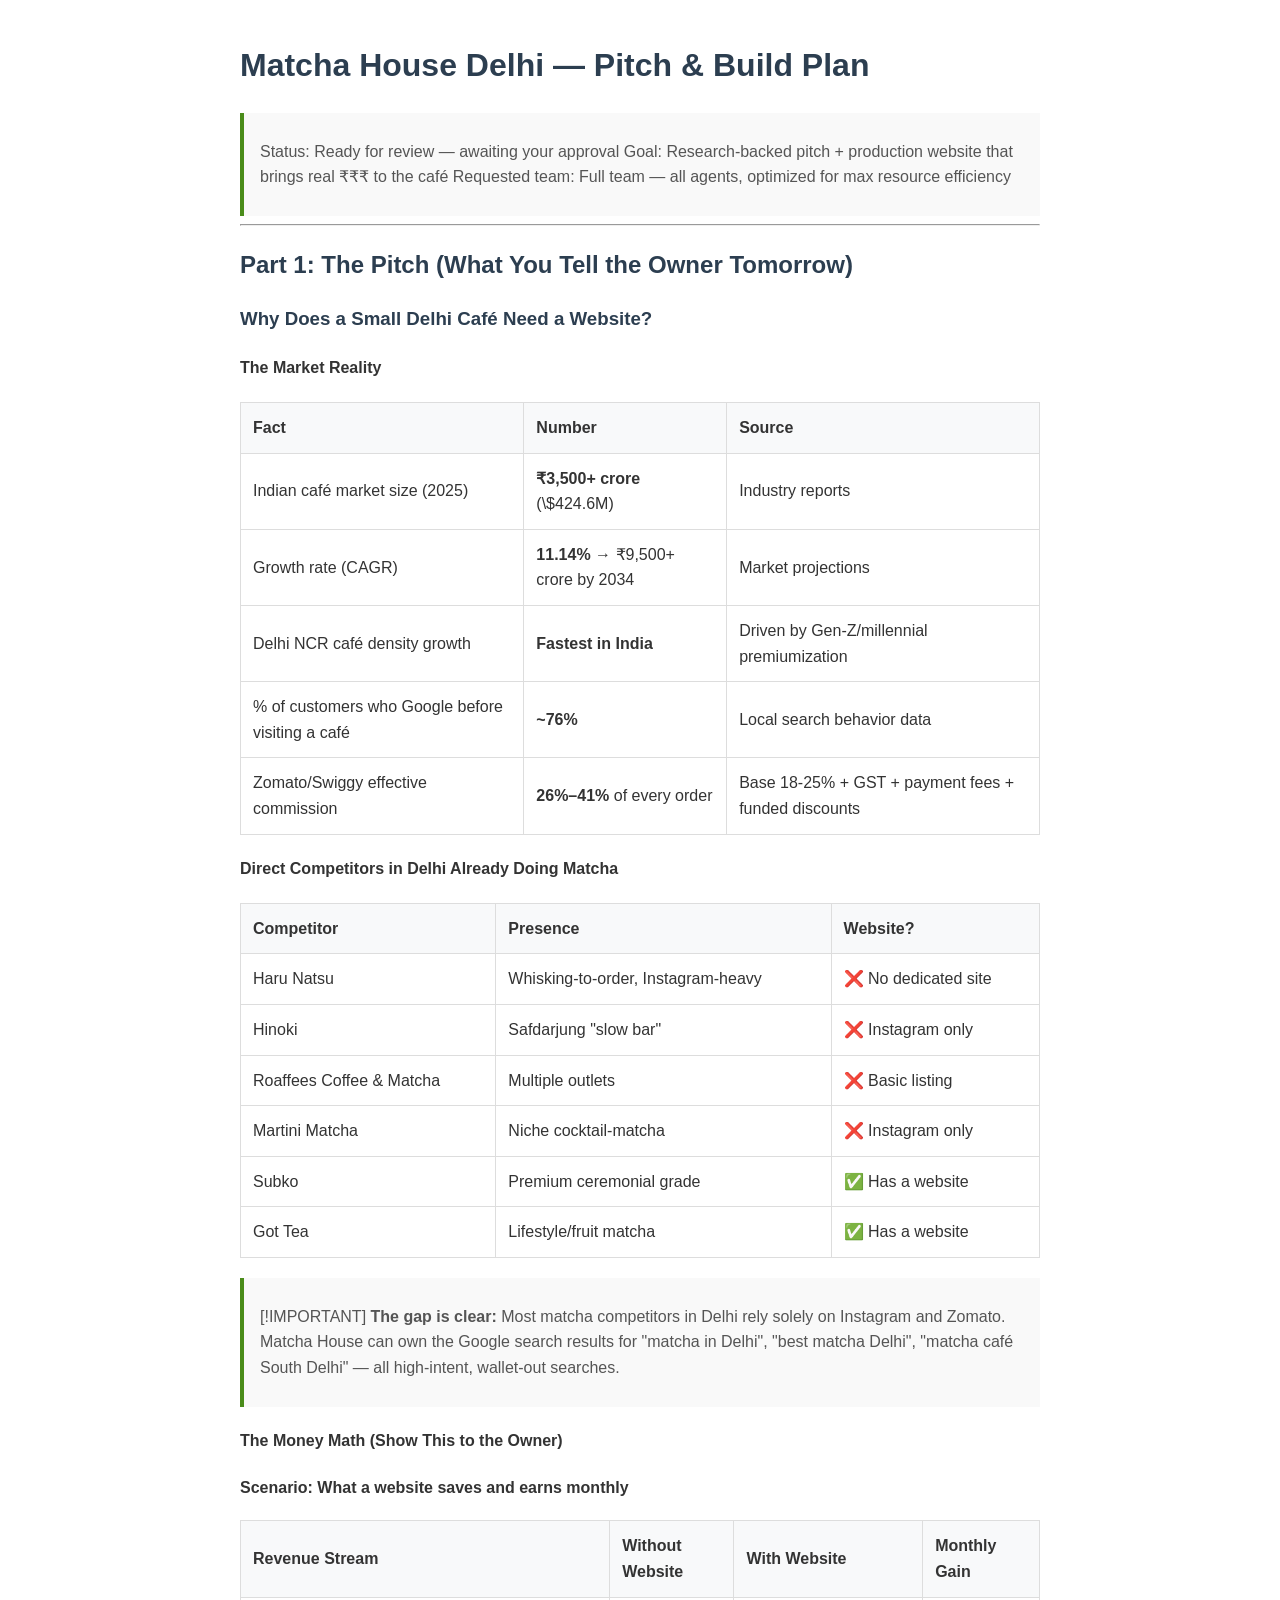
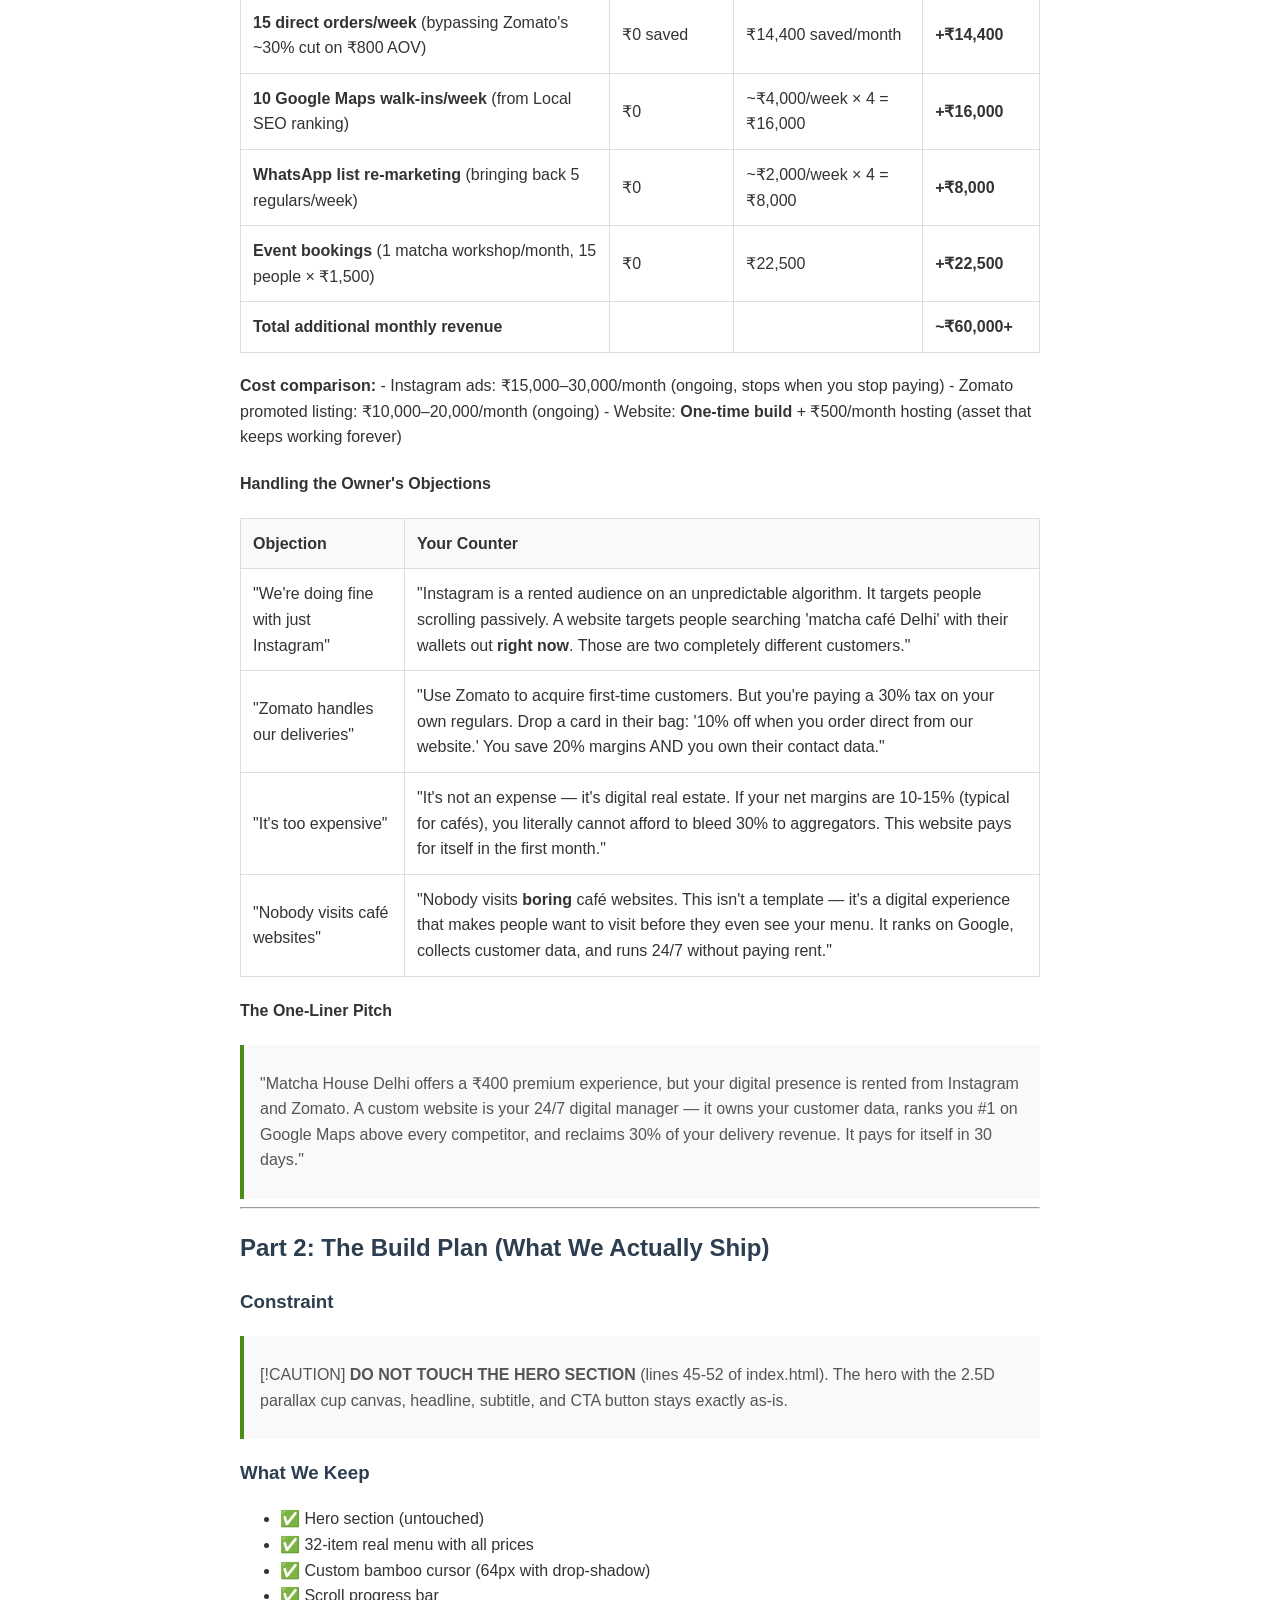
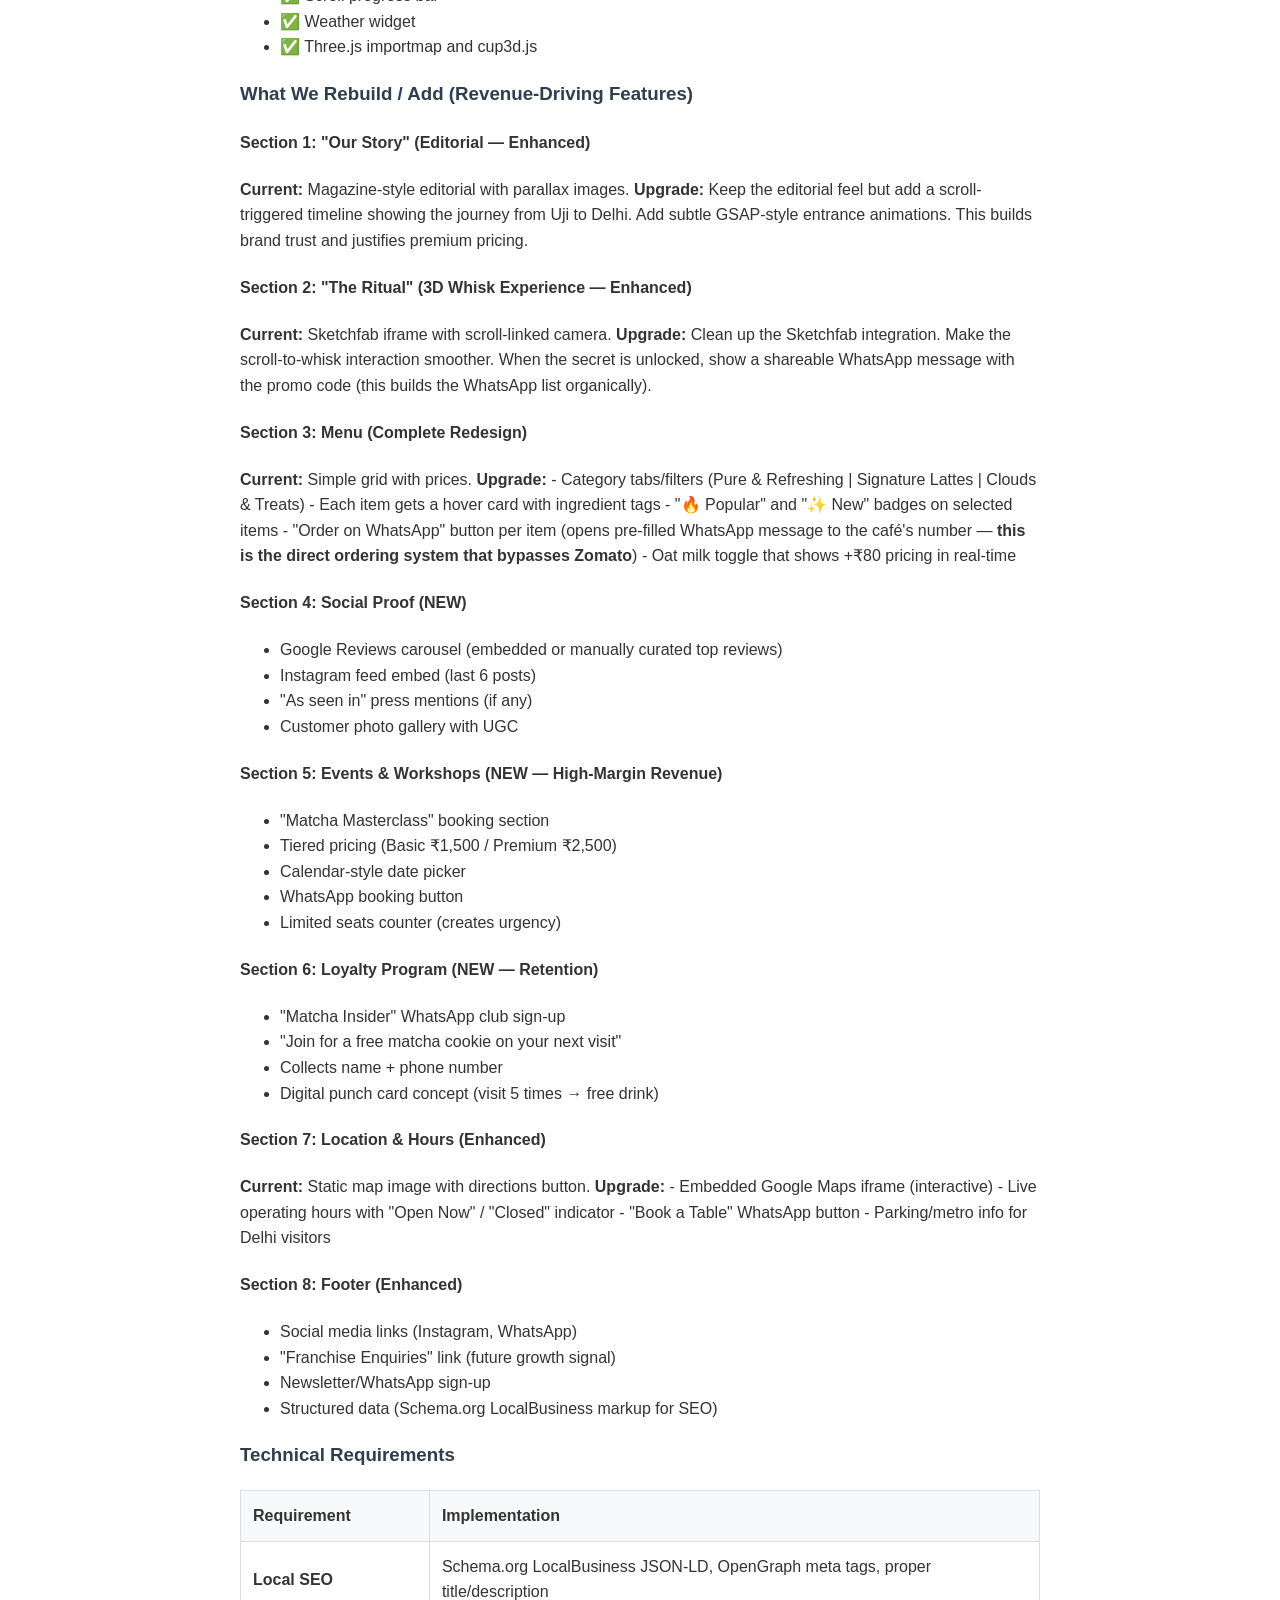
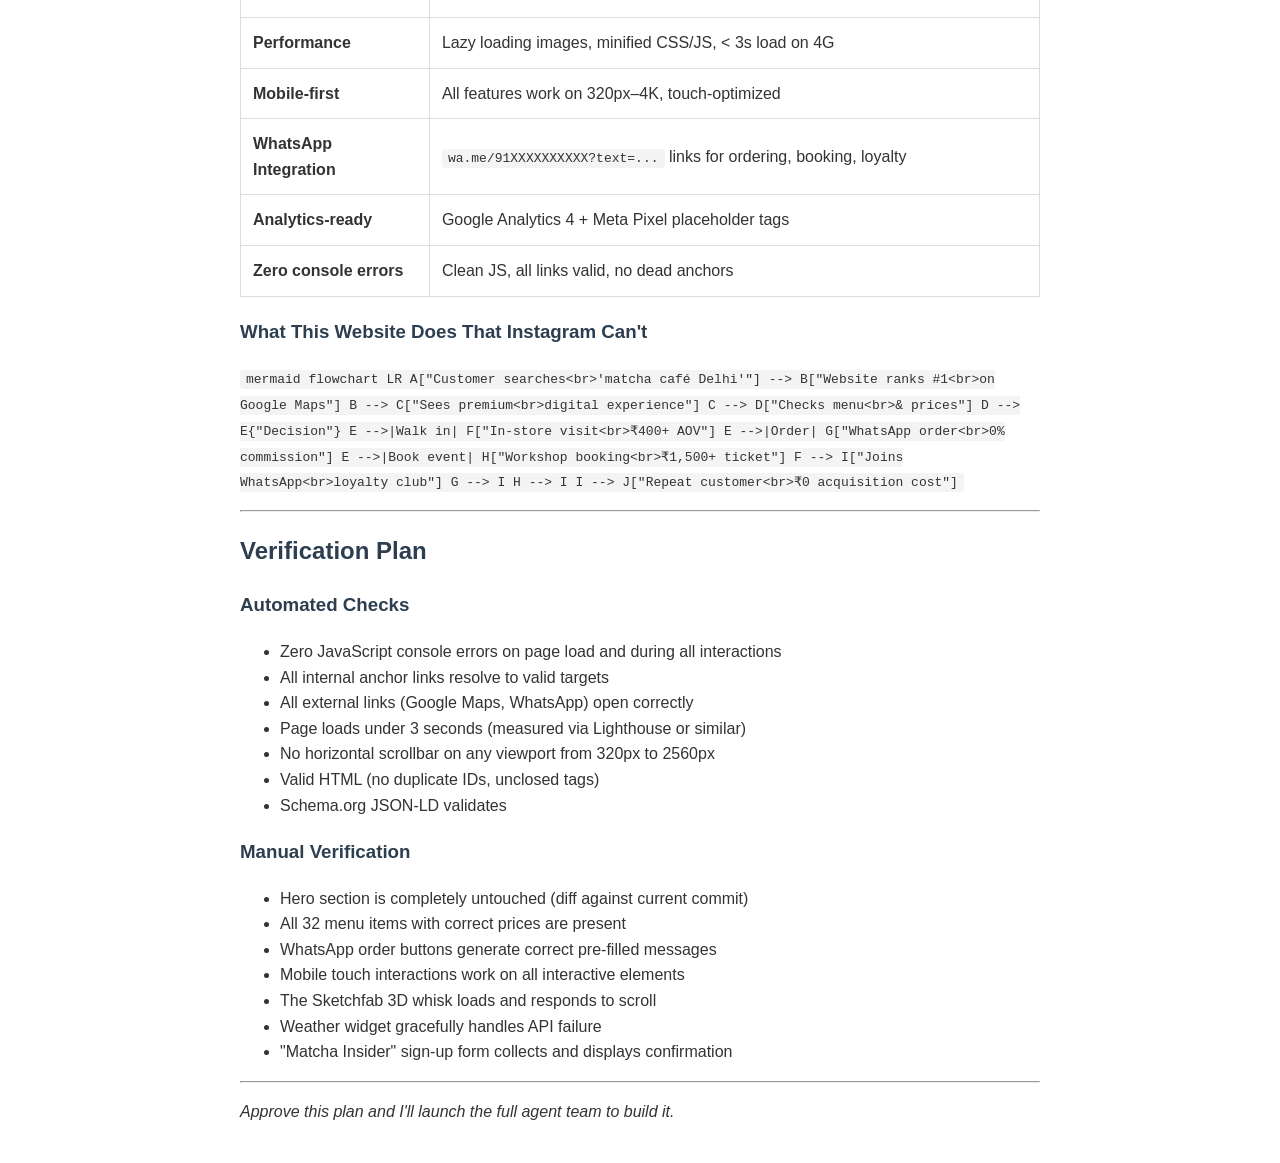
==== Pitch_Matcha_House.html @ 754028ed "Fix navbar alignment and implement full mobile hamburger menu" ====
<!DOCTYPE html>
<html>
<head>
<meta charset="utf-8">
<style>
    body { font-family: -apple-system, BlinkMacSystemFont, "Segoe UI", Roboto, Helvetica, Arial, sans-serif; line-height: 1.6; color: #333; max-width: 800px; margin: 40px auto; padding: 0 20px; }
    h1, h2, h3 { color: #2c3e50; }
    table { border-collapse: collapse; width: 100%; margin: 20px 0; }
    th, td { border: 1px solid #ddd; padding: 12px; text-align: left; }
    th { background-color: #f8f9fa; }
    blockquote { border-left: 4px solid #4a8c1a; margin: 0; padding-left: 16px; color: #555; background: #f9f9f9; padding: 10px 16px; }
    code { background: #f4f4f4; padding: 2px 6px; border-radius: 4px; }
    pre { background: #f4f4f4; padding: 16px; border-radius: 4px; overflow-x: auto; }
</style>
</head>
<body>
<h1>Matcha House Delhi — Pitch &amp; Build Plan</h1>
<blockquote>
<p>Status: Ready for review — awaiting your approval
Goal: Research-backed pitch + production website that brings real ₹₹₹ to the café
Requested team: Full team — all agents, optimized for max resource efficiency</p>
</blockquote>
<hr />
<h2>Part 1: The Pitch (What You Tell the Owner Tomorrow)</h2>
<h3>Why Does a Small Delhi Café Need a Website?</h3>
<h4>The Market Reality</h4>
<table>
<thead>
<tr>
<th>Fact</th>
<th>Number</th>
<th>Source</th>
</tr>
</thead>
<tbody>
<tr>
<td>Indian café market size (2025)</td>
<td><strong>₹3,500+ crore</strong> (\$424.6M)</td>
<td>Industry reports</td>
</tr>
<tr>
<td>Growth rate (CAGR)</td>
<td><strong>11.14%</strong> → ₹9,500+ crore by 2034</td>
<td>Market projections</td>
</tr>
<tr>
<td>Delhi NCR café density growth</td>
<td><strong>Fastest in India</strong></td>
<td>Driven by Gen-Z/millennial premiumization</td>
</tr>
<tr>
<td>% of customers who Google before visiting a café</td>
<td><strong>~76%</strong></td>
<td>Local search behavior data</td>
</tr>
<tr>
<td>Zomato/Swiggy effective commission</td>
<td><strong>26%–41%</strong> of every order</td>
<td>Base 18-25% + GST + payment fees + funded discounts</td>
</tr>
</tbody>
</table>
<h4>Direct Competitors in Delhi Already Doing Matcha</h4>
<table>
<thead>
<tr>
<th>Competitor</th>
<th>Presence</th>
<th>Website?</th>
</tr>
</thead>
<tbody>
<tr>
<td>Haru Natsu</td>
<td>Whisking-to-order, Instagram-heavy</td>
<td>❌ No dedicated site</td>
</tr>
<tr>
<td>Hinoki</td>
<td>Safdarjung "slow bar"</td>
<td>❌ Instagram only</td>
</tr>
<tr>
<td>Roaffees Coffee &amp; Matcha</td>
<td>Multiple outlets</td>
<td>❌ Basic listing</td>
</tr>
<tr>
<td>Martini Matcha</td>
<td>Niche cocktail-matcha</td>
<td>❌ Instagram only</td>
</tr>
<tr>
<td>Subko</td>
<td>Premium ceremonial grade</td>
<td>✅ Has a website</td>
</tr>
<tr>
<td>Got Tea</td>
<td>Lifestyle/fruit matcha</td>
<td>✅ Has a website</td>
</tr>
</tbody>
</table>
<blockquote>
<p>[!IMPORTANT]
<strong>The gap is clear:</strong> Most matcha competitors in Delhi rely solely on Instagram and Zomato. Matcha House can own the Google search results for "matcha in Delhi", "best matcha Delhi", "matcha café South Delhi" — all high-intent, wallet-out searches.</p>
</blockquote>
<h4>The Money Math (Show This to the Owner)</h4>
<p><strong>Scenario: What a website saves and earns monthly</strong></p>
<table>
<thead>
<tr>
<th>Revenue Stream</th>
<th>Without Website</th>
<th>With Website</th>
<th>Monthly Gain</th>
</tr>
</thead>
<tbody>
<tr>
<td><strong>15 direct orders/week</strong> (bypassing Zomato's ~30% cut on ₹800 AOV)</td>
<td>₹0 saved</td>
<td>₹14,400 saved/month</td>
<td><strong>+₹14,400</strong></td>
</tr>
<tr>
<td><strong>10 Google Maps walk-ins/week</strong> (from Local SEO ranking)</td>
<td>₹0</td>
<td>~₹4,000/week × 4 = ₹16,000</td>
<td><strong>+₹16,000</strong></td>
</tr>
<tr>
<td><strong>WhatsApp list re-marketing</strong> (bringing back 5 regulars/week)</td>
<td>₹0</td>
<td>~₹2,000/week × 4 = ₹8,000</td>
<td><strong>+₹8,000</strong></td>
</tr>
<tr>
<td><strong>Event bookings</strong> (1 matcha workshop/month, 15 people × ₹1,500)</td>
<td>₹0</td>
<td>₹22,500</td>
<td><strong>+₹22,500</strong></td>
</tr>
<tr>
<td><strong>Total additional monthly revenue</strong></td>
<td></td>
<td></td>
<td><strong>~₹60,000+</strong></td>
</tr>
</tbody>
</table>
<p><strong>Cost comparison:</strong>
- Instagram ads: ₹15,000–30,000/month (ongoing, stops when you stop paying)
- Zomato promoted listing: ₹10,000–20,000/month (ongoing)
- Website: <strong>One-time build</strong> + ₹500/month hosting (asset that keeps working forever)</p>
<h4>Handling the Owner's Objections</h4>
<table>
<thead>
<tr>
<th>Objection</th>
<th>Your Counter</th>
</tr>
</thead>
<tbody>
<tr>
<td>"We're doing fine with just Instagram"</td>
<td>"Instagram is a rented audience on an unpredictable algorithm. It targets people scrolling passively. A website targets people searching 'matcha café Delhi' with their wallets out <strong>right now</strong>. Those are two completely different customers."</td>
</tr>
<tr>
<td>"Zomato handles our deliveries"</td>
<td>"Use Zomato to acquire first-time customers. But you're paying a 30% tax on your own regulars. Drop a card in their bag: '10% off when you order direct from our website.' You save 20% margins AND you own their contact data."</td>
</tr>
<tr>
<td>"It's too expensive"</td>
<td>"It's not an expense — it's digital real estate. If your net margins are 10-15% (typical for cafés), you literally cannot afford to bleed 30% to aggregators. This website pays for itself in the first month."</td>
</tr>
<tr>
<td>"Nobody visits café websites"</td>
<td>"Nobody visits <strong>boring</strong> café websites. This isn't a template — it's a digital experience that makes people want to visit before they even see your menu. It ranks on Google, collects customer data, and runs 24/7 without paying rent."</td>
</tr>
</tbody>
</table>
<h4>The One-Liner Pitch</h4>
<blockquote>
<p>"Matcha House Delhi offers a ₹400 premium experience, but your digital presence is rented from Instagram and Zomato. A custom website is your 24/7 digital manager — it owns your customer data, ranks you #1 on Google Maps above every competitor, and reclaims 30% of your delivery revenue. It pays for itself in 30 days."</p>
</blockquote>
<hr />
<h2>Part 2: The Build Plan (What We Actually Ship)</h2>
<h3>Constraint</h3>
<blockquote>
<p>[!CAUTION]
<strong>DO NOT TOUCH THE HERO SECTION</strong> (lines 45-52 of index.html). The hero with the 2.5D parallax cup canvas, headline, subtitle, and CTA button stays exactly as-is.</p>
</blockquote>
<h3>What We Keep</h3>
<ul>
<li>✅ Hero section (untouched)</li>
<li>✅ 32-item real menu with all prices</li>
<li>✅ Custom bamboo cursor (64px with drop-shadow)</li>
<li>✅ Scroll progress bar</li>
<li>✅ Weather widget</li>
<li>✅ Three.js importmap and cup3d.js</li>
</ul>
<h3>What We Rebuild / Add (Revenue-Driving Features)</h3>
<h4>Section 1: "Our Story" (Editorial — Enhanced)</h4>
<p><strong>Current:</strong> Magazine-style editorial with parallax images.
<strong>Upgrade:</strong> Keep the editorial feel but add a scroll-triggered timeline showing the journey from Uji to Delhi. Add subtle GSAP-style entrance animations. This builds brand trust and justifies premium pricing.</p>
<h4>Section 2: "The Ritual" (3D Whisk Experience — Enhanced)</h4>
<p><strong>Current:</strong> Sketchfab iframe with scroll-linked camera.
<strong>Upgrade:</strong> Clean up the Sketchfab integration. Make the scroll-to-whisk interaction smoother. When the secret is unlocked, show a shareable WhatsApp message with the promo code (this builds the WhatsApp list organically).</p>
<h4>Section 3: Menu (Complete Redesign)</h4>
<p><strong>Current:</strong> Simple grid with prices.
<strong>Upgrade:</strong>
- Category tabs/filters (Pure &amp; Refreshing | Signature Lattes | Clouds &amp; Treats)
- Each item gets a hover card with ingredient tags
- "🔥 Popular" and "✨ New" badges on selected items
- "Order on WhatsApp" button per item (opens pre-filled WhatsApp message to the café's number — <strong>this is the direct ordering system that bypasses Zomato</strong>)
- Oat milk toggle that shows +₹80 pricing in real-time</p>
<h4>Section 4: Social Proof (NEW)</h4>
<ul>
<li>Google Reviews carousel (embedded or manually curated top reviews)</li>
<li>Instagram feed embed (last 6 posts)</li>
<li>"As seen in" press mentions (if any)</li>
<li>Customer photo gallery with UGC</li>
</ul>
<h4>Section 5: Events &amp; Workshops (NEW — High-Margin Revenue)</h4>
<ul>
<li>"Matcha Masterclass" booking section</li>
<li>Tiered pricing (Basic ₹1,500 / Premium ₹2,500)</li>
<li>Calendar-style date picker</li>
<li>WhatsApp booking button</li>
<li>Limited seats counter (creates urgency)</li>
</ul>
<h4>Section 6: Loyalty Program (NEW — Retention)</h4>
<ul>
<li>"Matcha Insider" WhatsApp club sign-up</li>
<li>"Join for a free matcha cookie on your next visit"</li>
<li>Collects name + phone number</li>
<li>Digital punch card concept (visit 5 times → free drink)</li>
</ul>
<h4>Section 7: Location &amp; Hours (Enhanced)</h4>
<p><strong>Current:</strong> Static map image with directions button.
<strong>Upgrade:</strong>
- Embedded Google Maps iframe (interactive)
- Live operating hours with "Open Now" / "Closed" indicator
- "Book a Table" WhatsApp button
- Parking/metro info for Delhi visitors</p>
<h4>Section 8: Footer (Enhanced)</h4>
<ul>
<li>Social media links (Instagram, WhatsApp)</li>
<li>"Franchise Enquiries" link (future growth signal)</li>
<li>Newsletter/WhatsApp sign-up</li>
<li>Structured data (Schema.org LocalBusiness markup for SEO)</li>
</ul>
<h3>Technical Requirements</h3>
<table>
<thead>
<tr>
<th>Requirement</th>
<th>Implementation</th>
</tr>
</thead>
<tbody>
<tr>
<td><strong>Local SEO</strong></td>
<td>Schema.org LocalBusiness JSON-LD, OpenGraph meta tags, proper title/description</td>
</tr>
<tr>
<td><strong>Performance</strong></td>
<td>Lazy loading images, minified CSS/JS, &lt; 3s load on 4G</td>
</tr>
<tr>
<td><strong>Mobile-first</strong></td>
<td>All features work on 320px–4K, touch-optimized</td>
</tr>
<tr>
<td><strong>WhatsApp Integration</strong></td>
<td><code>wa.me/91XXXXXXXXXX?text=...</code> links for ordering, booking, loyalty</td>
</tr>
<tr>
<td><strong>Analytics-ready</strong></td>
<td>Google Analytics 4 + Meta Pixel placeholder tags</td>
</tr>
<tr>
<td><strong>Zero console errors</strong></td>
<td>Clean JS, all links valid, no dead anchors</td>
</tr>
</tbody>
</table>
<h3>What This Website Does That Instagram Can't</h3>
<p><code>mermaid
flowchart LR
    A["Customer searches&lt;br&gt;'matcha café Delhi'"] --&gt; B["Website ranks #1&lt;br&gt;on Google Maps"]
    B --&gt; C["Sees premium&lt;br&gt;digital experience"]
    C --&gt; D["Checks menu&lt;br&gt;&amp; prices"]
    D --&gt; E{"Decision"}
    E --&gt;|Walk in| F["In-store visit&lt;br&gt;₹400+ AOV"]
    E --&gt;|Order| G["WhatsApp order&lt;br&gt;0% commission"]
    E --&gt;|Book event| H["Workshop booking&lt;br&gt;₹1,500+ ticket"]
    F --&gt; I["Joins WhatsApp&lt;br&gt;loyalty club"]
    G --&gt; I
    H --&gt; I
    I --&gt; J["Repeat customer&lt;br&gt;₹0 acquisition cost"]</code></p>
<hr />
<h2>Verification Plan</h2>
<h3>Automated Checks</h3>
<ul>
<li>Zero JavaScript console errors on page load and during all interactions</li>
<li>All internal anchor links resolve to valid targets</li>
<li>All external links (Google Maps, WhatsApp) open correctly</li>
<li>Page loads under 3 seconds (measured via Lighthouse or similar)</li>
<li>No horizontal scrollbar on any viewport from 320px to 2560px</li>
<li>Valid HTML (no duplicate IDs, unclosed tags)</li>
<li>Schema.org JSON-LD validates</li>
</ul>
<h3>Manual Verification</h3>
<ul>
<li>Hero section is completely untouched (diff against current commit)</li>
<li>All 32 menu items with correct prices are present</li>
<li>WhatsApp order buttons generate correct pre-filled messages</li>
<li>Mobile touch interactions work on all interactive elements</li>
<li>The Sketchfab 3D whisk loads and responds to scroll</li>
<li>Weather widget gracefully handles API failure</li>
<li>"Matcha Insider" sign-up form collects and displays confirmation</li>
</ul>
<hr />
<p><em>Approve this plan and I'll launch the full agent team to build it.</em></p>
</body>
</html>
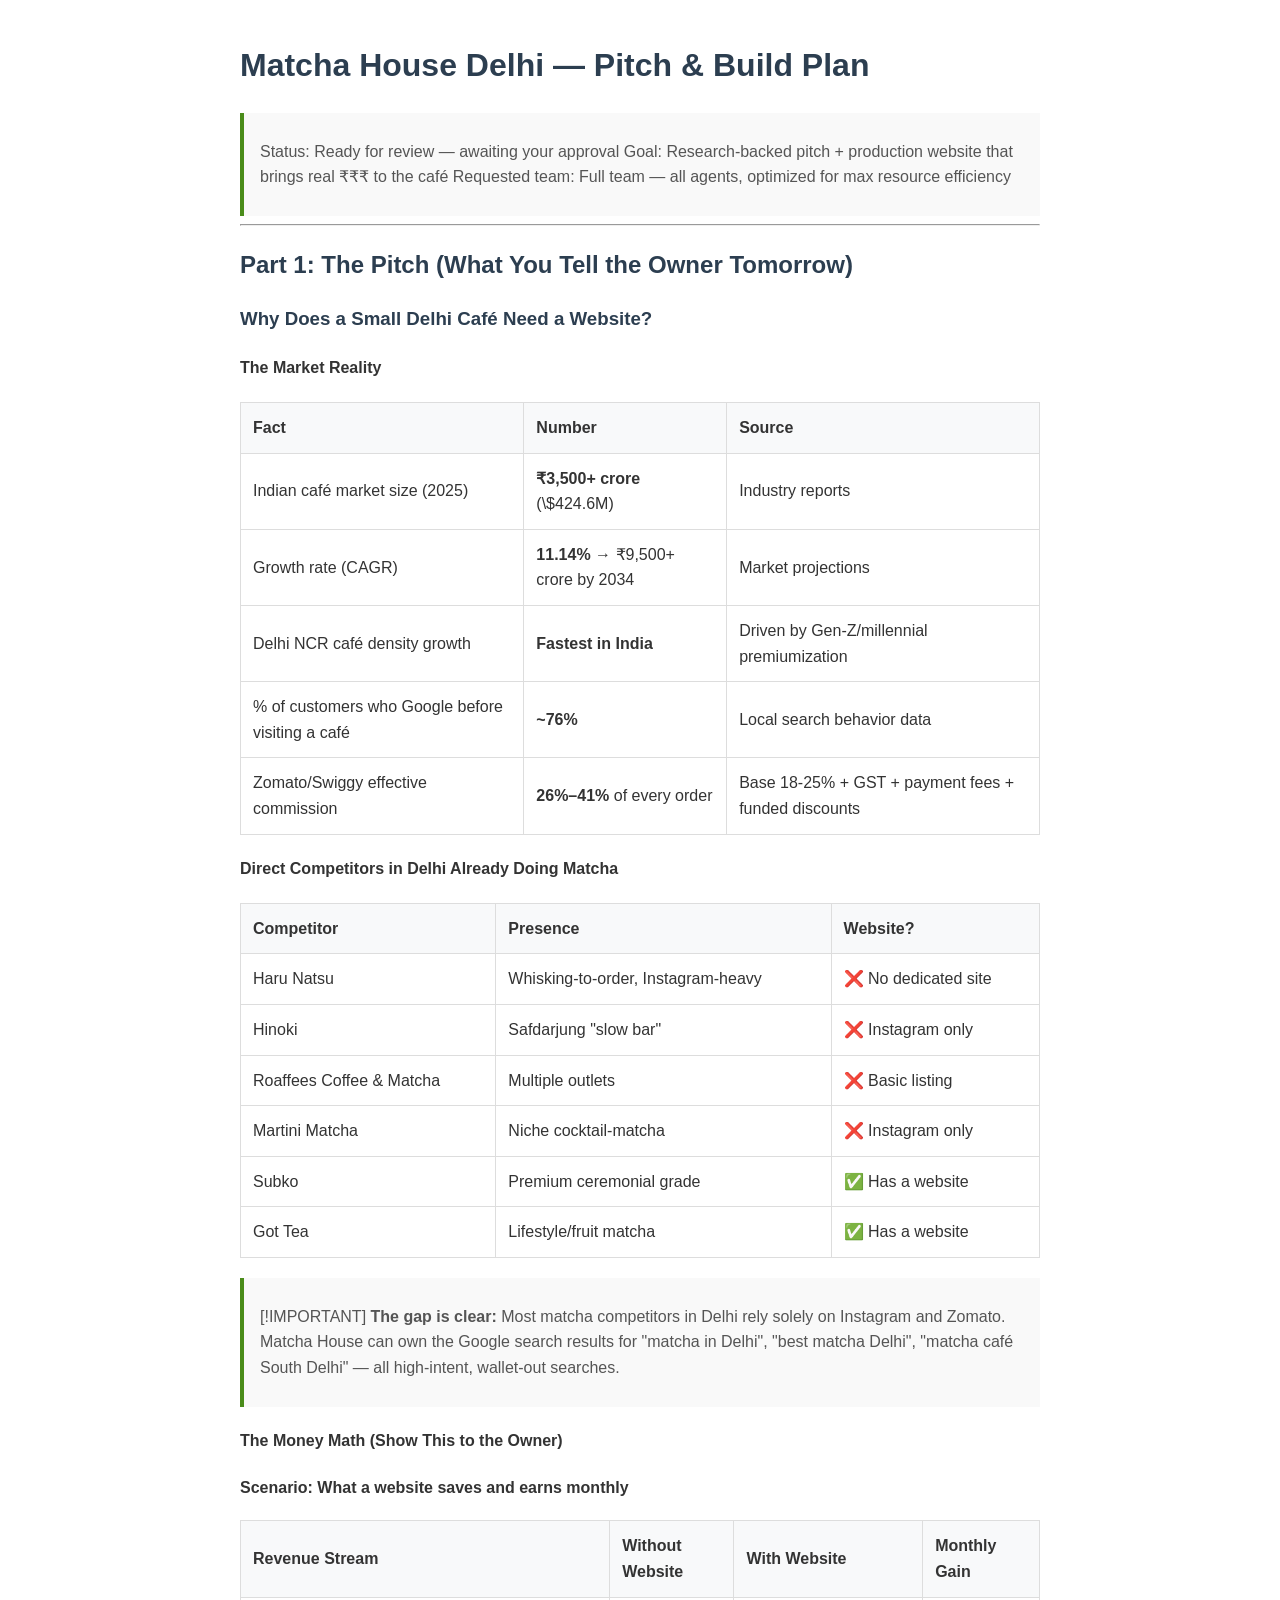
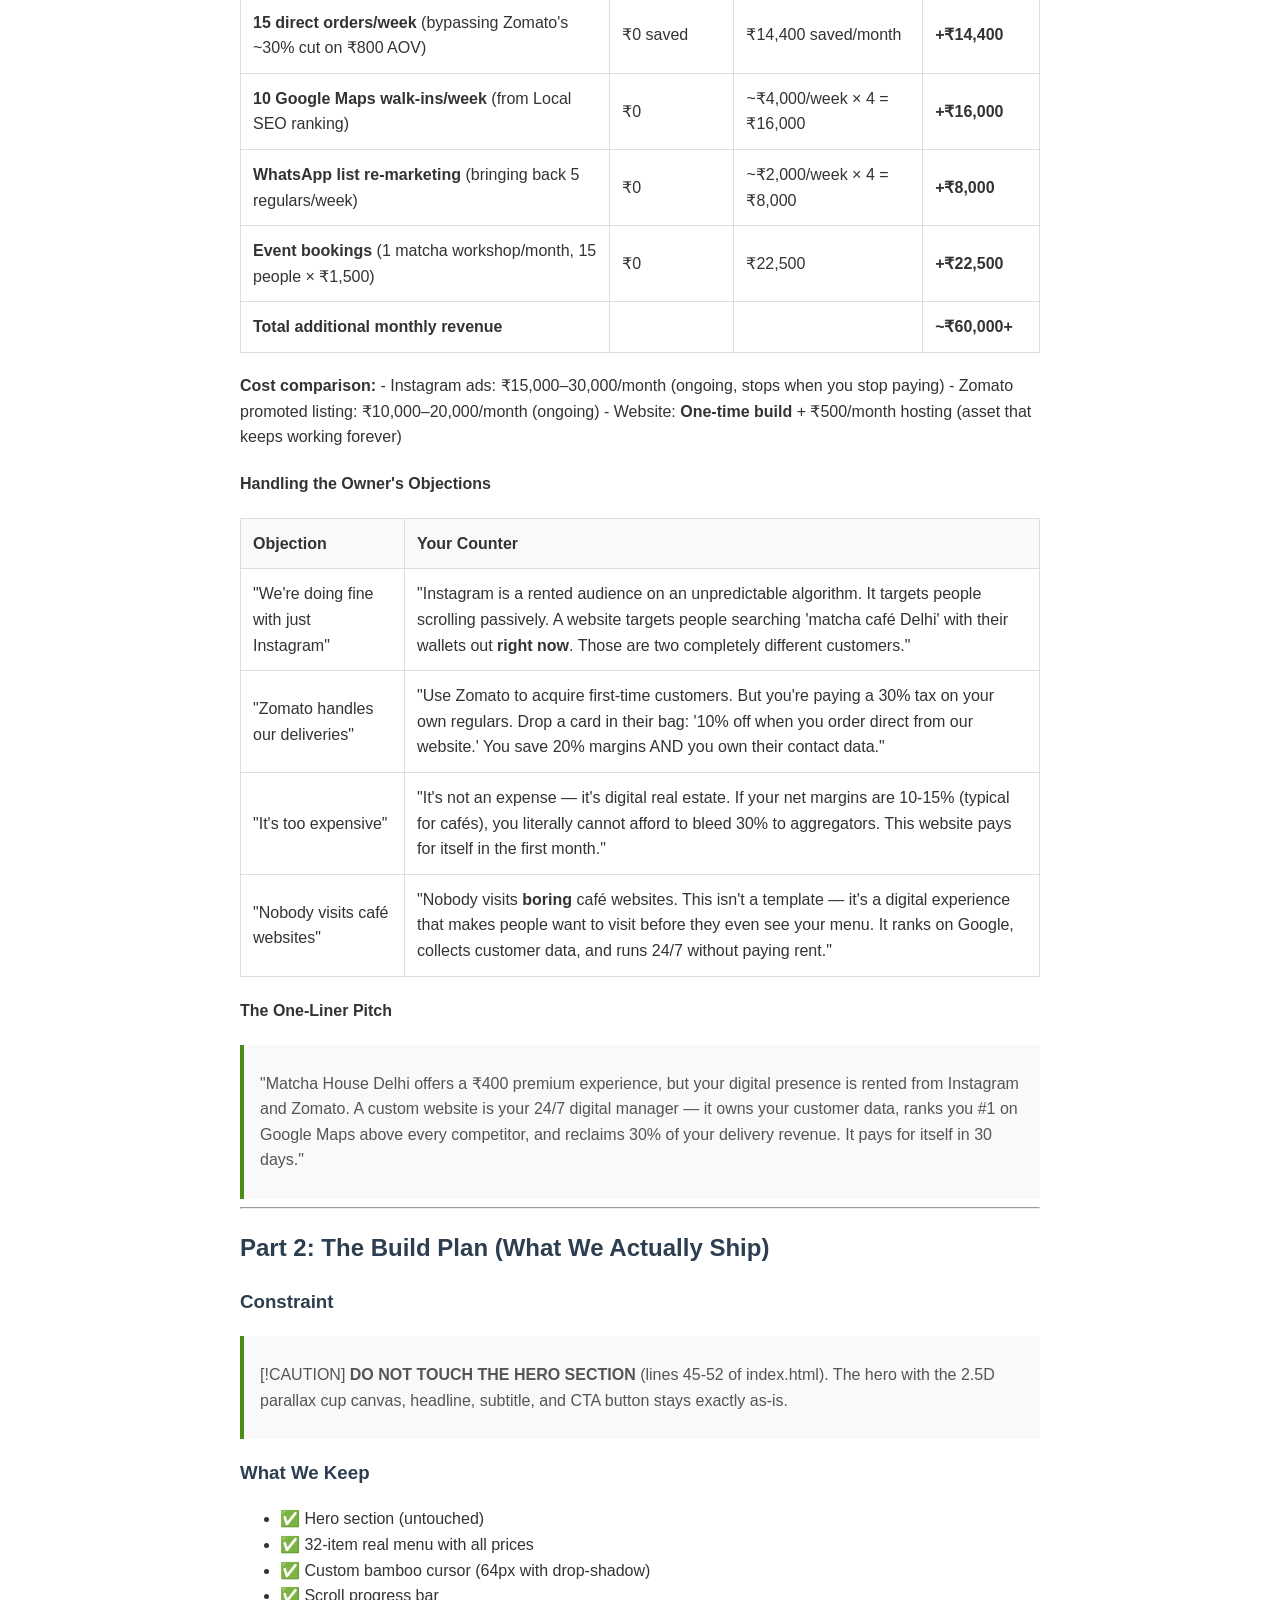
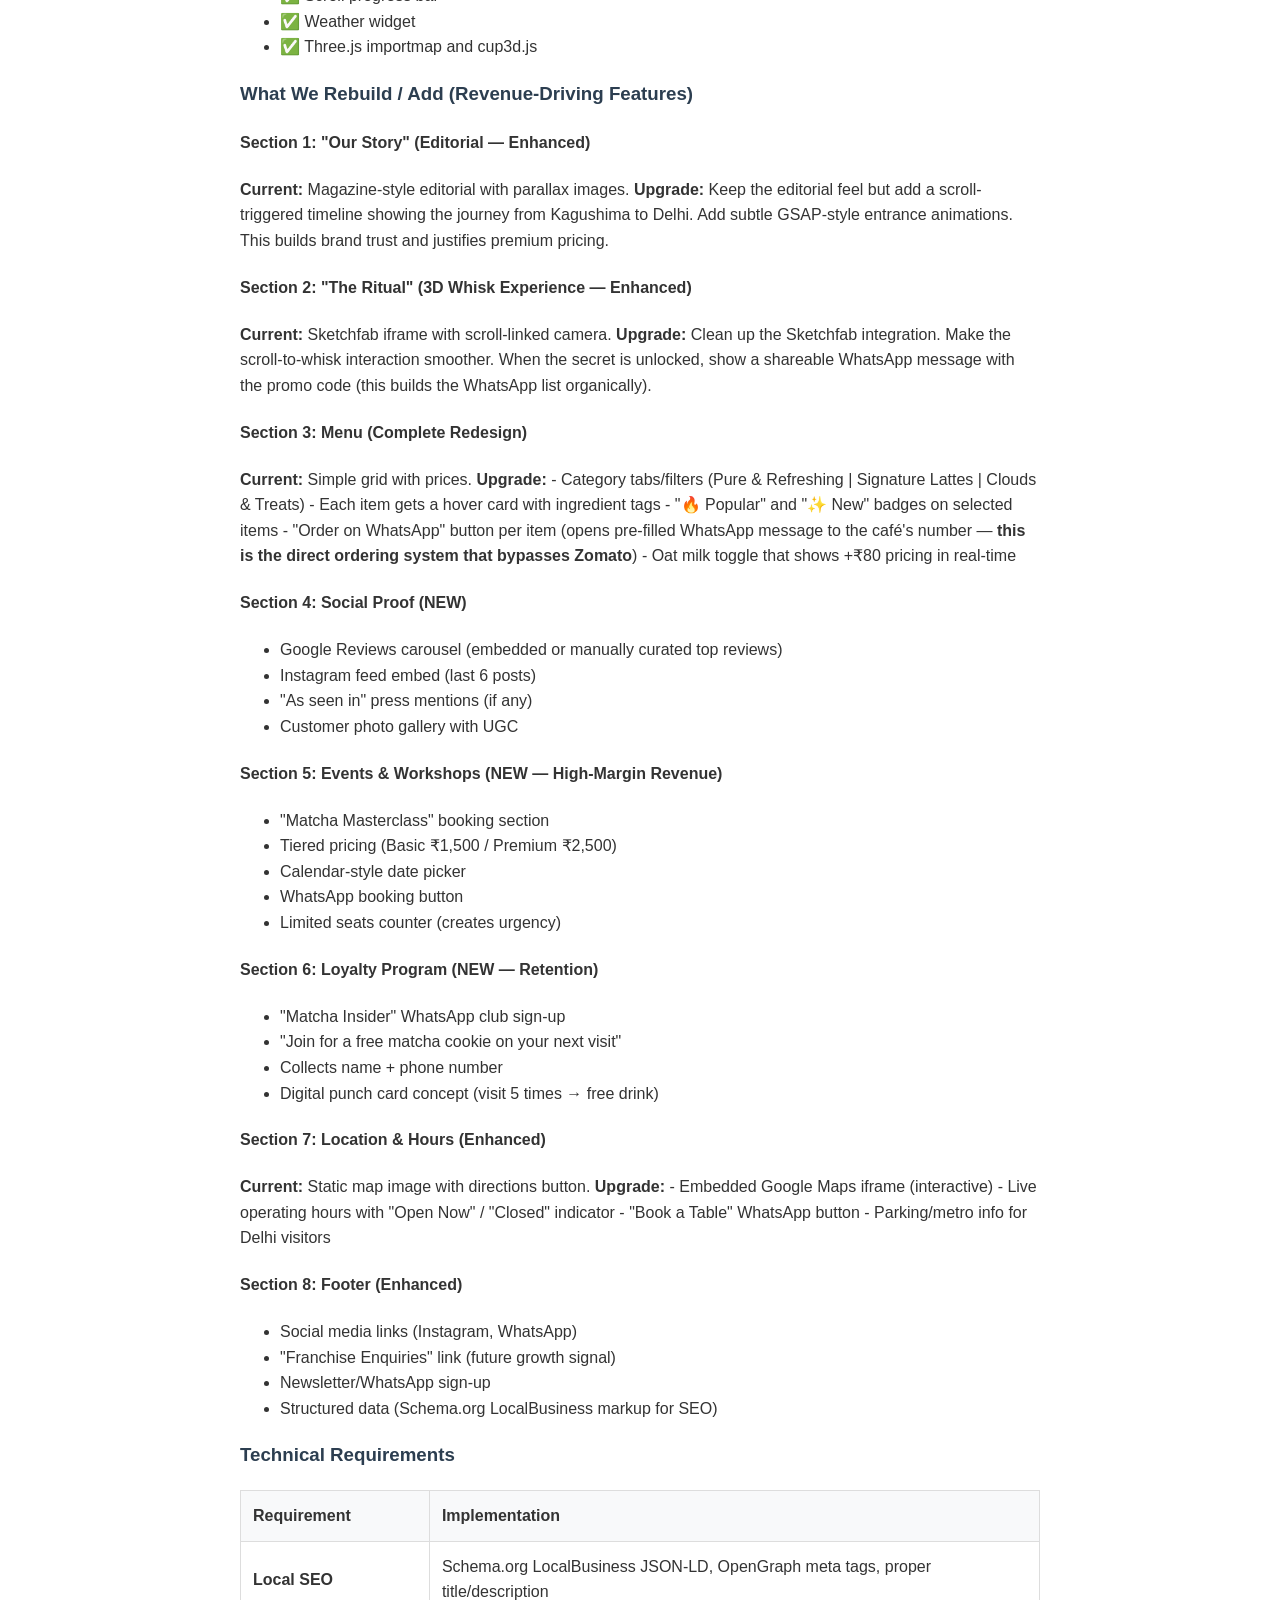
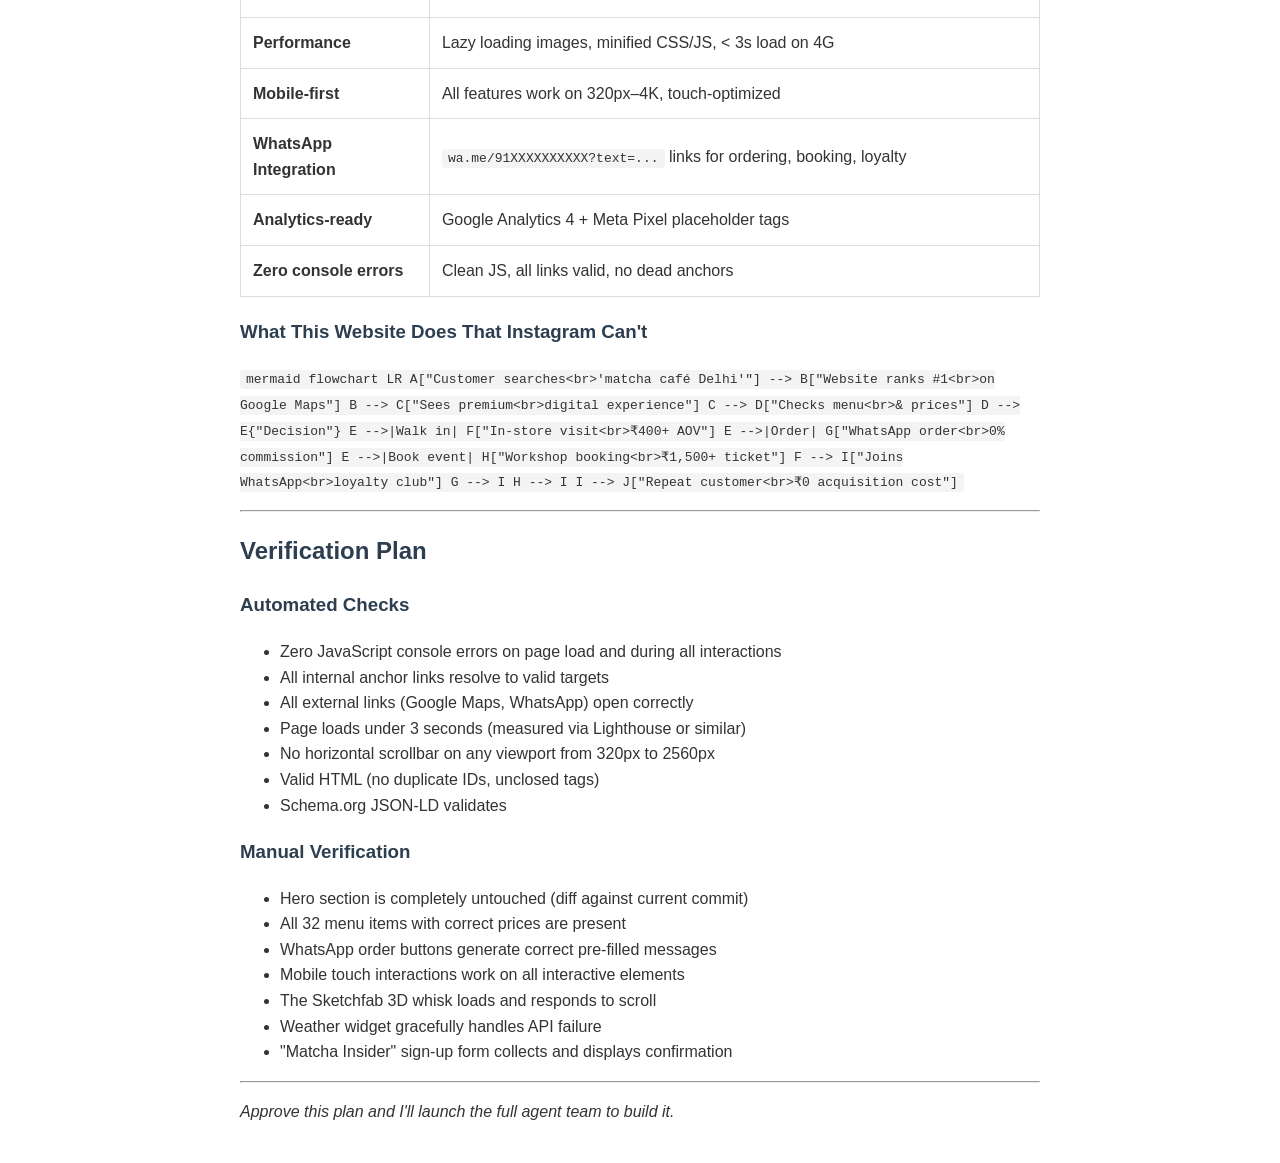
==== commit f784e1df: "feat: implement brutalist UI, Zomato links, image assets, milk toggle and hero fix" ====
--- a/Pitch_Matcha_House.html
+++ b/Pitch_Matcha_House.html
@@ -205,7 +205,7 @@
 <h3>What We Rebuild / Add (Revenue-Driving Features)</h3>
 <h4>Section 1: "Our Story" (Editorial — Enhanced)</h4>
 <p><strong>Current:</strong> Magazine-style editorial with parallax images.
-<strong>Upgrade:</strong> Keep the editorial feel but add a scroll-triggered timeline showing the journey from Uji to Delhi. Add subtle GSAP-style entrance animations. This builds brand trust and justifies premium pricing.</p>
+<strong>Upgrade:</strong> Keep the editorial feel but add a scroll-triggered timeline showing the journey from Kagushima to Delhi. Add subtle GSAP-style entrance animations. This builds brand trust and justifies premium pricing.</p>
 <h4>Section 2: "The Ritual" (3D Whisk Experience — Enhanced)</h4>
 <p><strong>Current:</strong> Sketchfab iframe with scroll-linked camera.
 <strong>Upgrade:</strong> Clean up the Sketchfab integration. Make the scroll-to-whisk interaction smoother. When the secret is unlocked, show a shareable WhatsApp message with the promo code (this builds the WhatsApp list organically).</p>
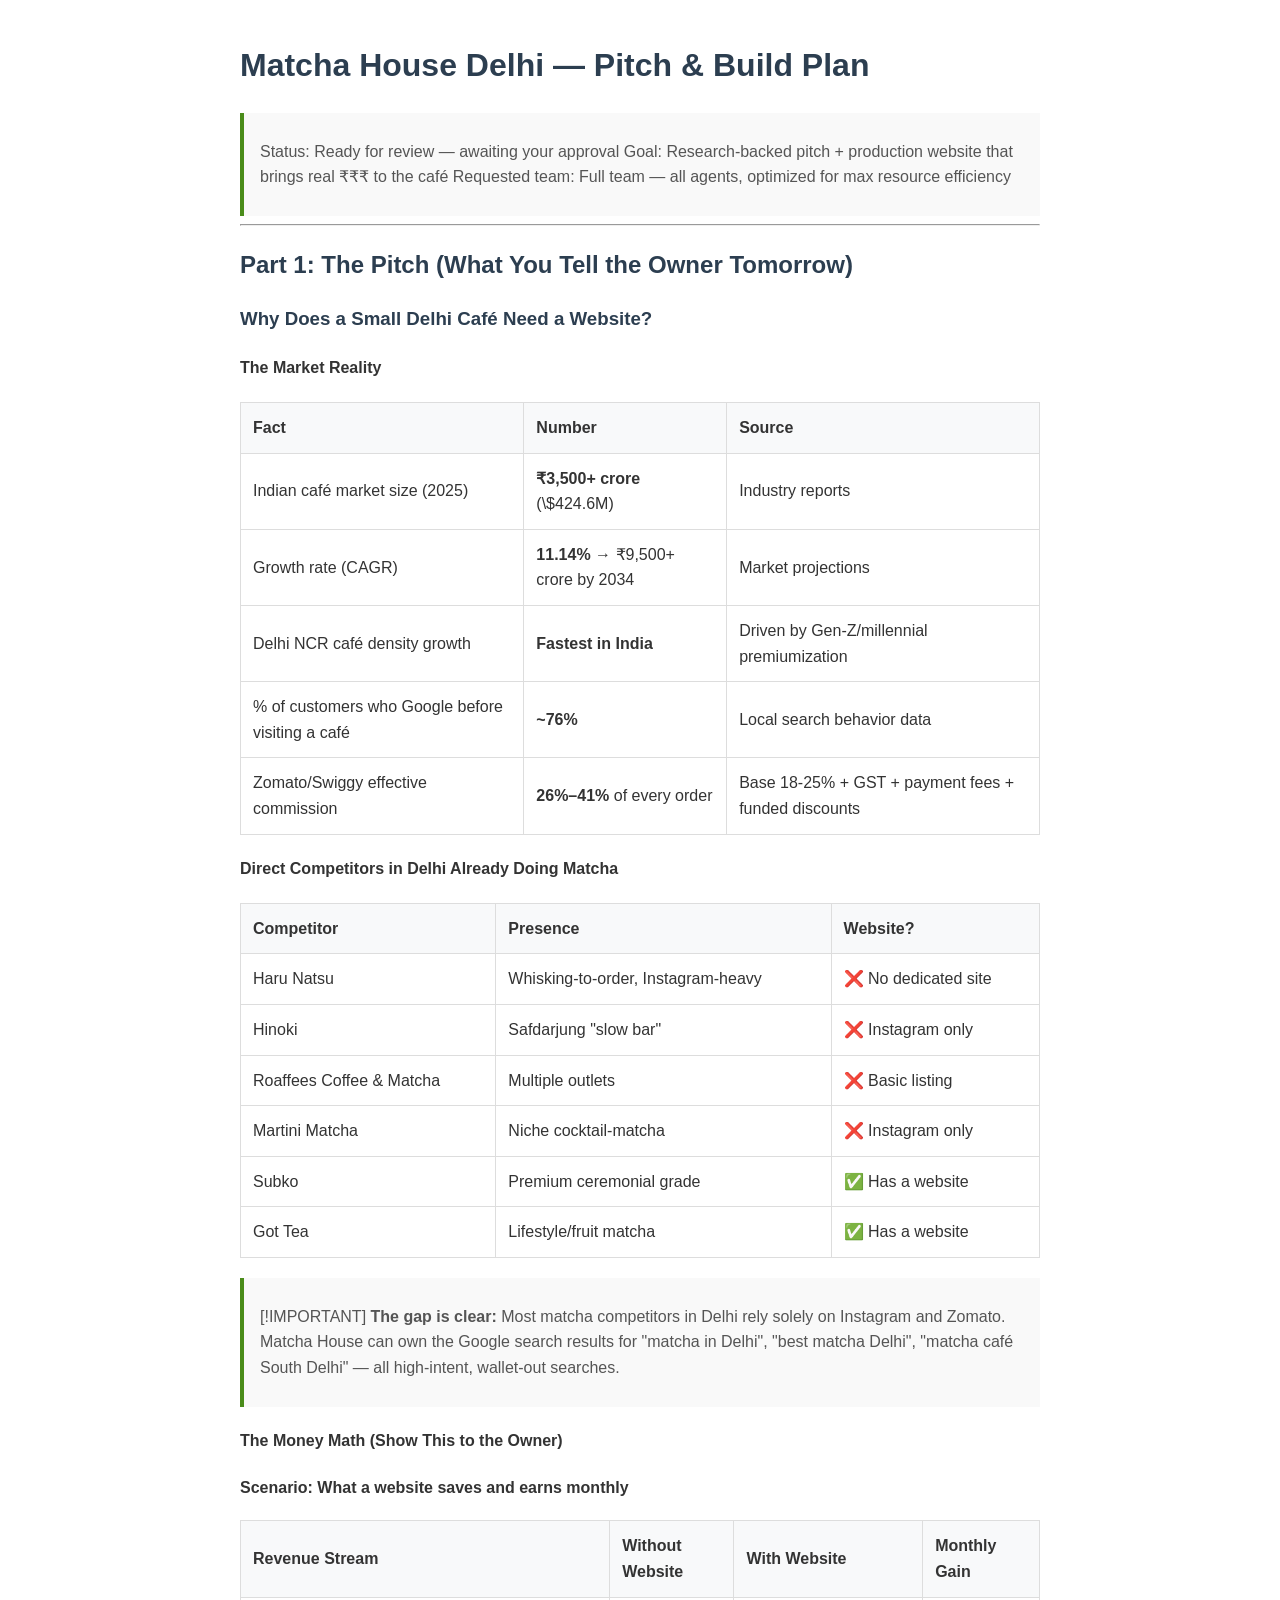
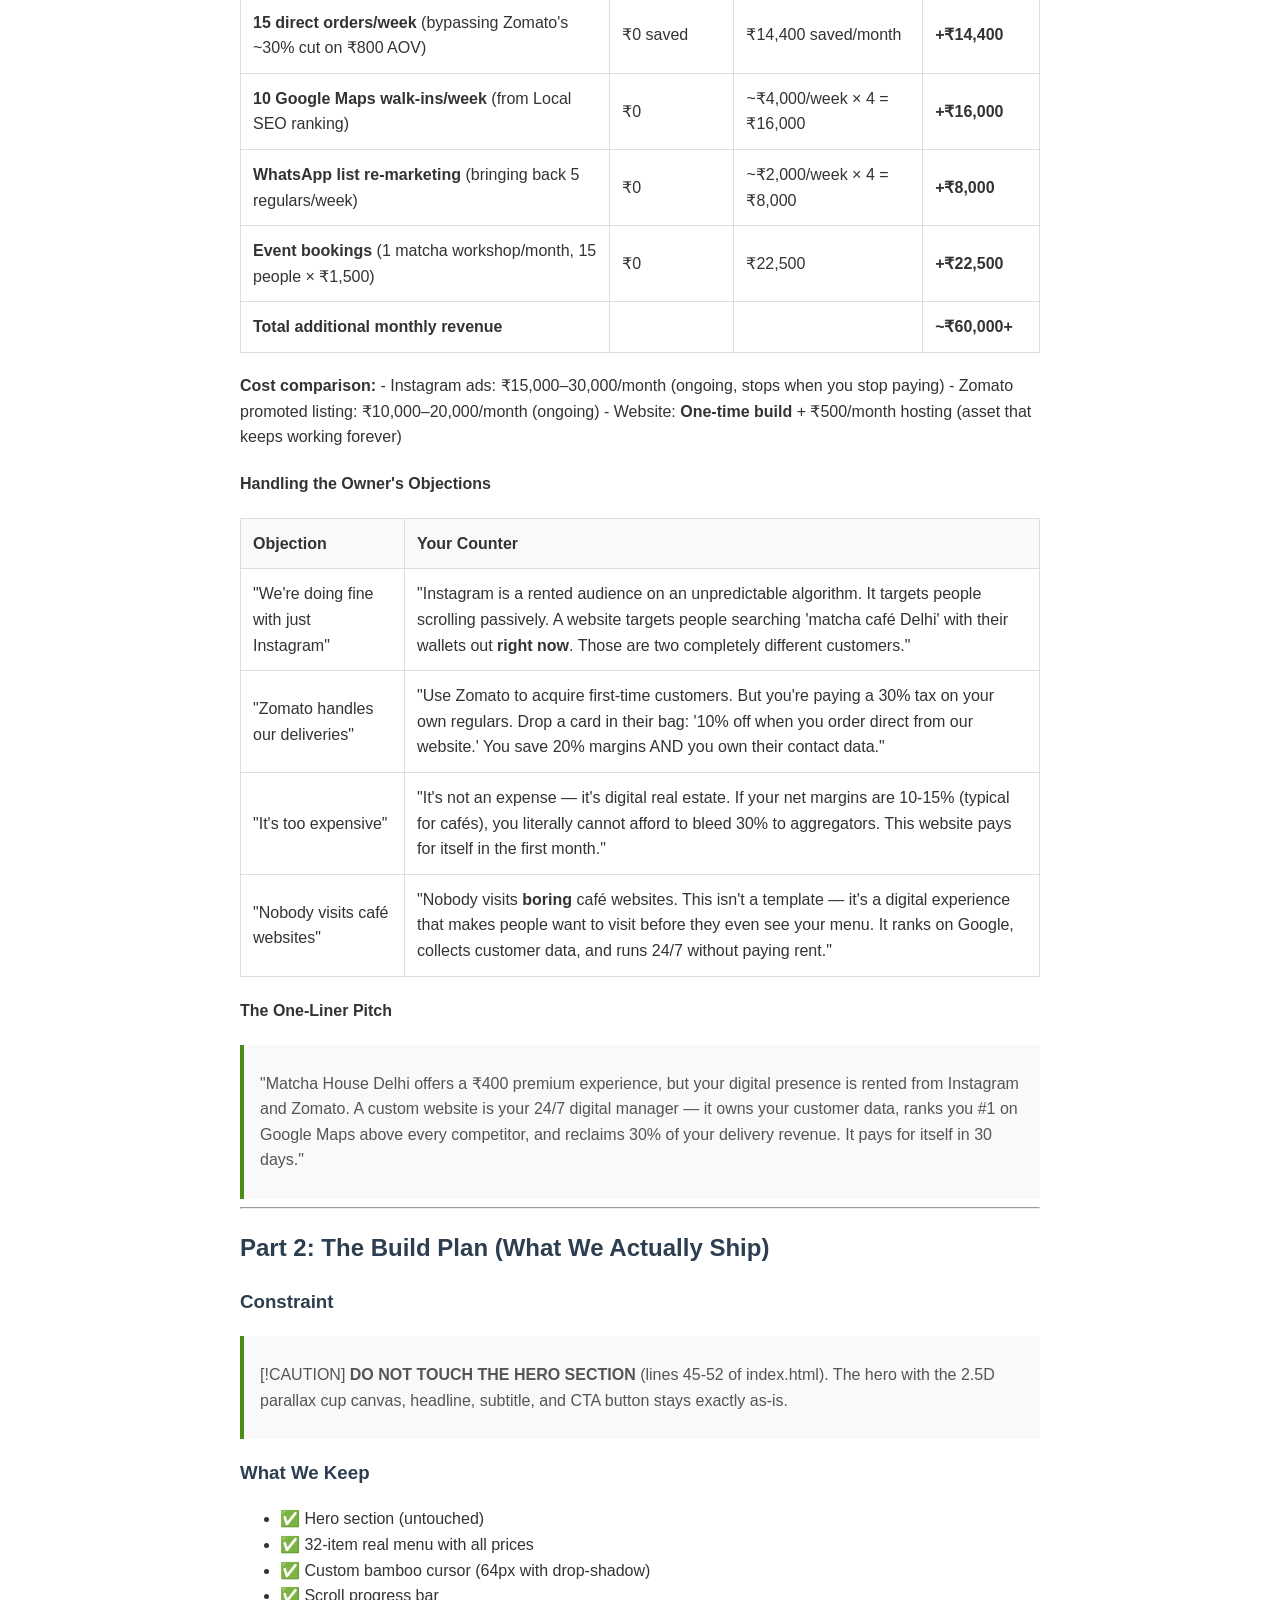
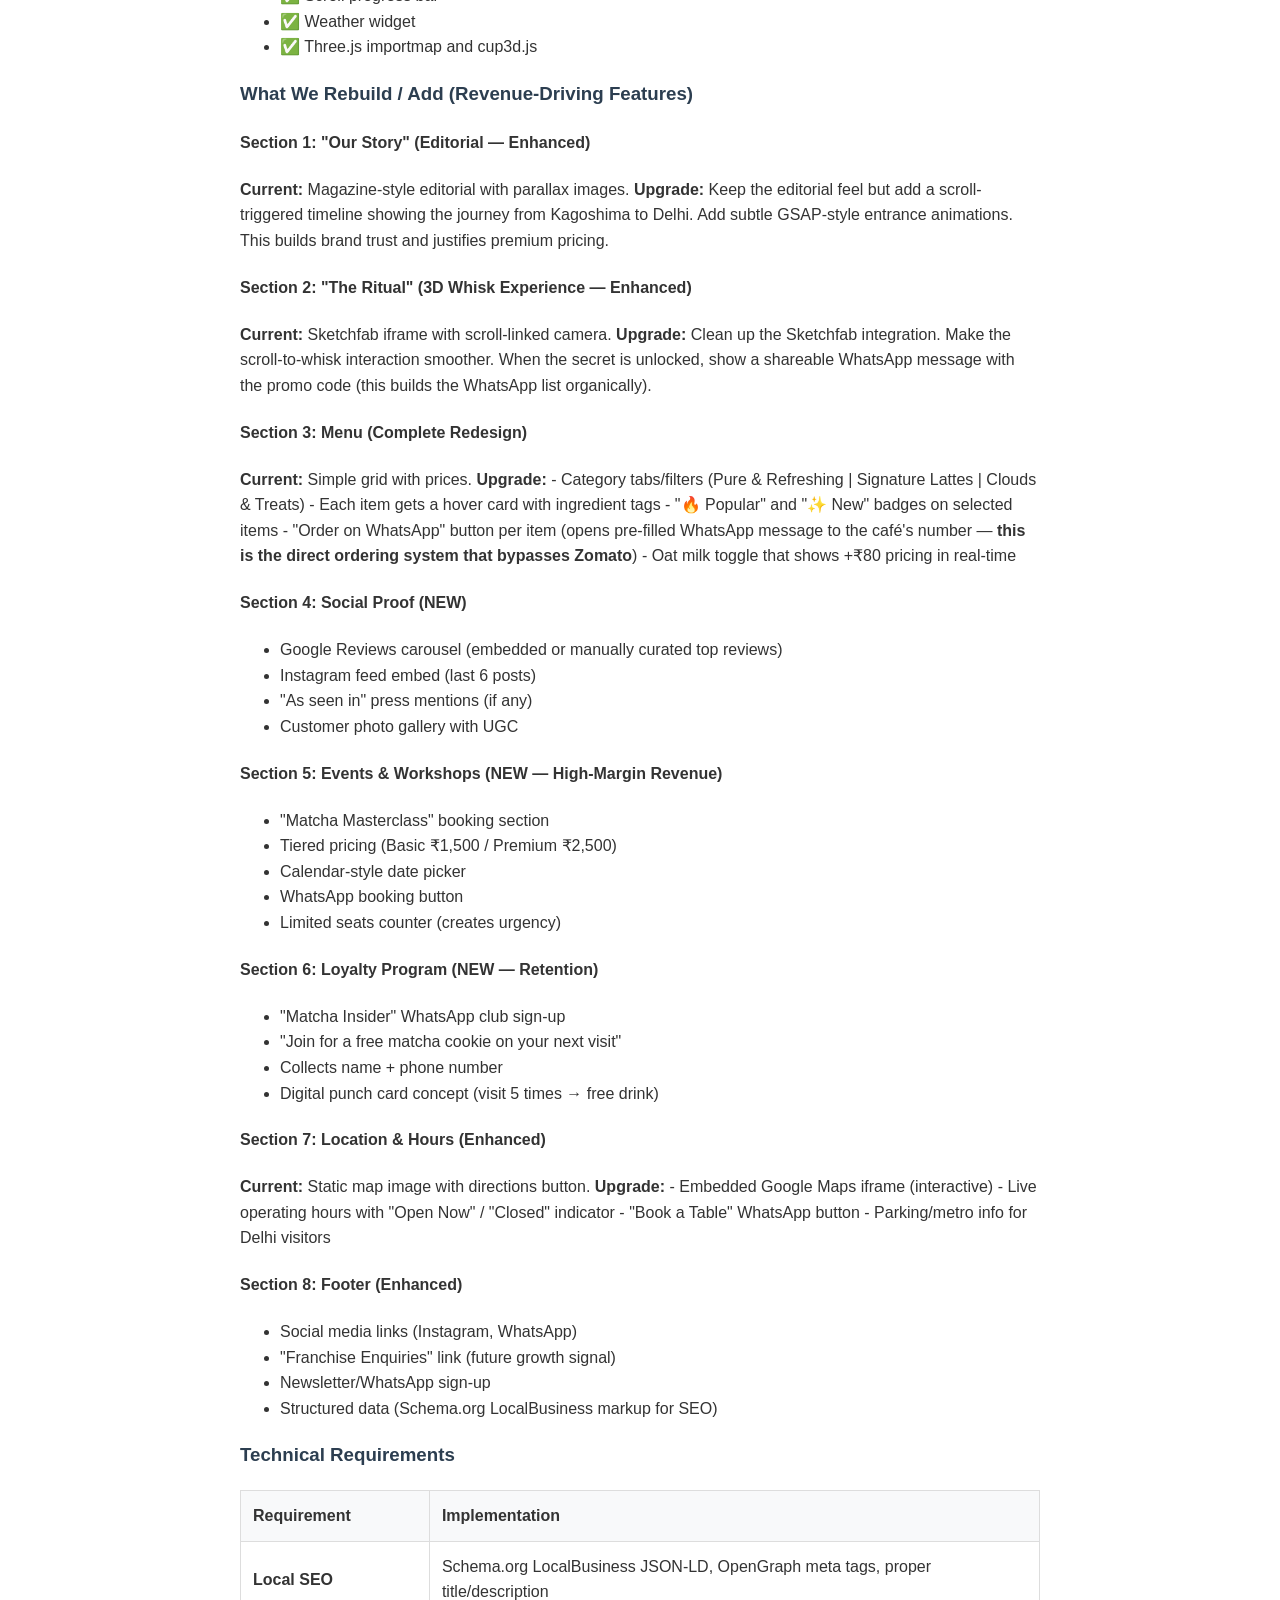
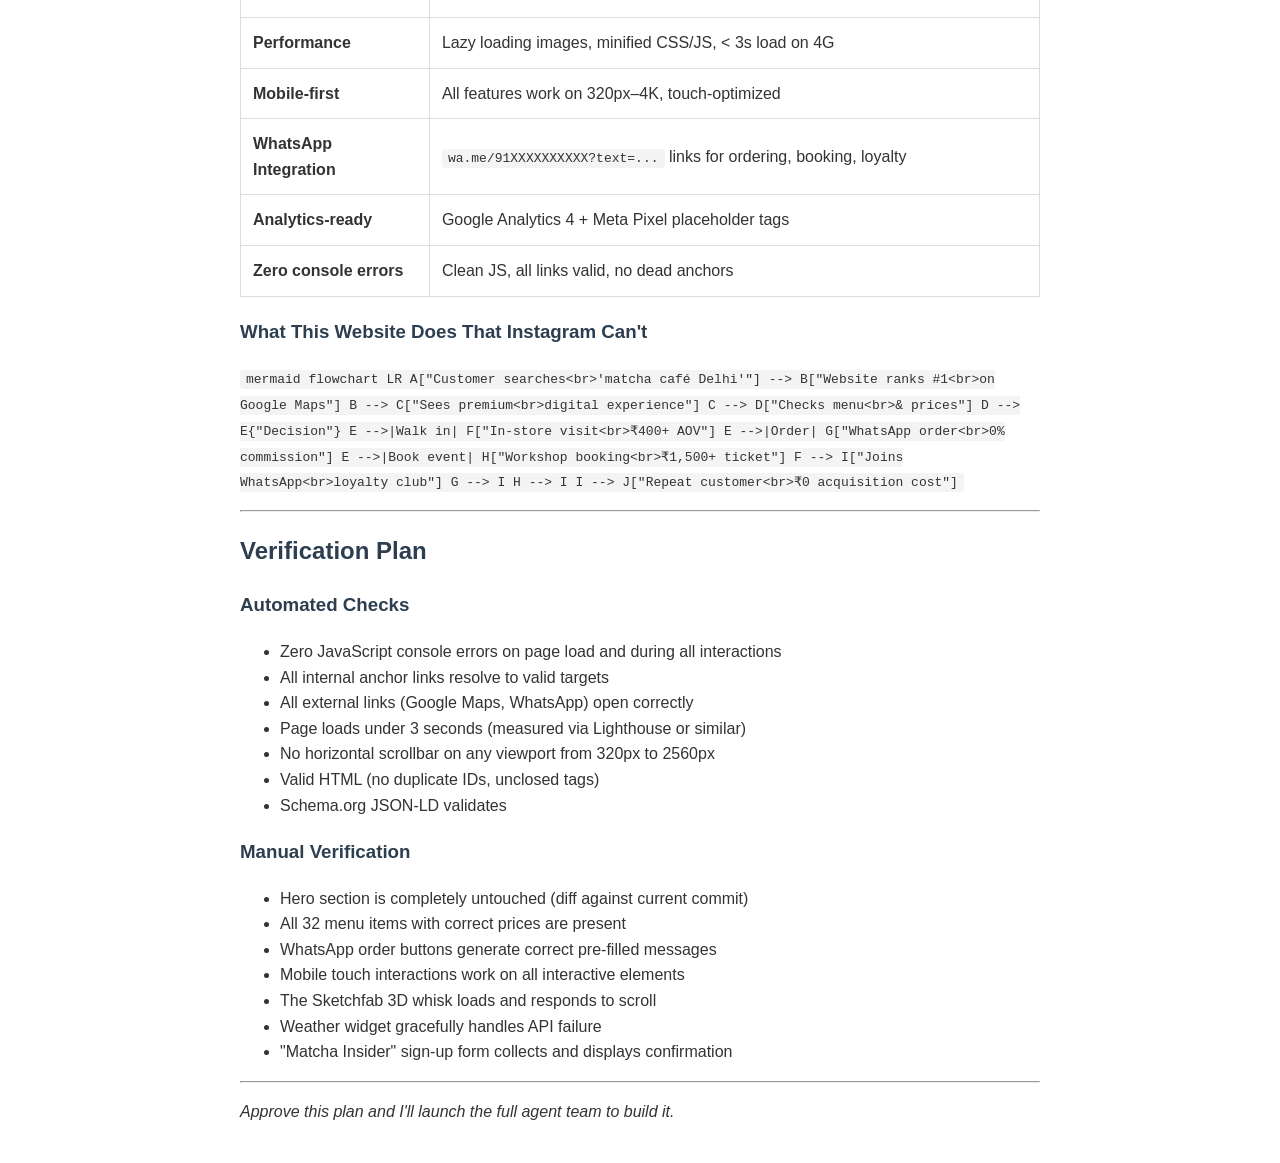
==== commit df056746: "feat: Kagoshima fix, founder story, Make Your Own Matcha, freshly whisked philosophy, mobile optimiz" ====
--- a/Pitch_Matcha_House.html
+++ b/Pitch_Matcha_House.html
@@ -205,7 +205,7 @@
 <h3>What We Rebuild / Add (Revenue-Driving Features)</h3>
 <h4>Section 1: "Our Story" (Editorial — Enhanced)</h4>
 <p><strong>Current:</strong> Magazine-style editorial with parallax images.
-<strong>Upgrade:</strong> Keep the editorial feel but add a scroll-triggered timeline showing the journey from Kagushima to Delhi. Add subtle GSAP-style entrance animations. This builds brand trust and justifies premium pricing.</p>
+<strong>Upgrade:</strong> Keep the editorial feel but add a scroll-triggered timeline showing the journey from Kagoshima to Delhi. Add subtle GSAP-style entrance animations. This builds brand trust and justifies premium pricing.</p>
 <h4>Section 2: "The Ritual" (3D Whisk Experience — Enhanced)</h4>
 <p><strong>Current:</strong> Sketchfab iframe with scroll-linked camera.
 <strong>Upgrade:</strong> Clean up the Sketchfab integration. Make the scroll-to-whisk interaction smoother. When the secret is unlocked, show a shareable WhatsApp message with the promo code (this builds the WhatsApp list organically).</p>
